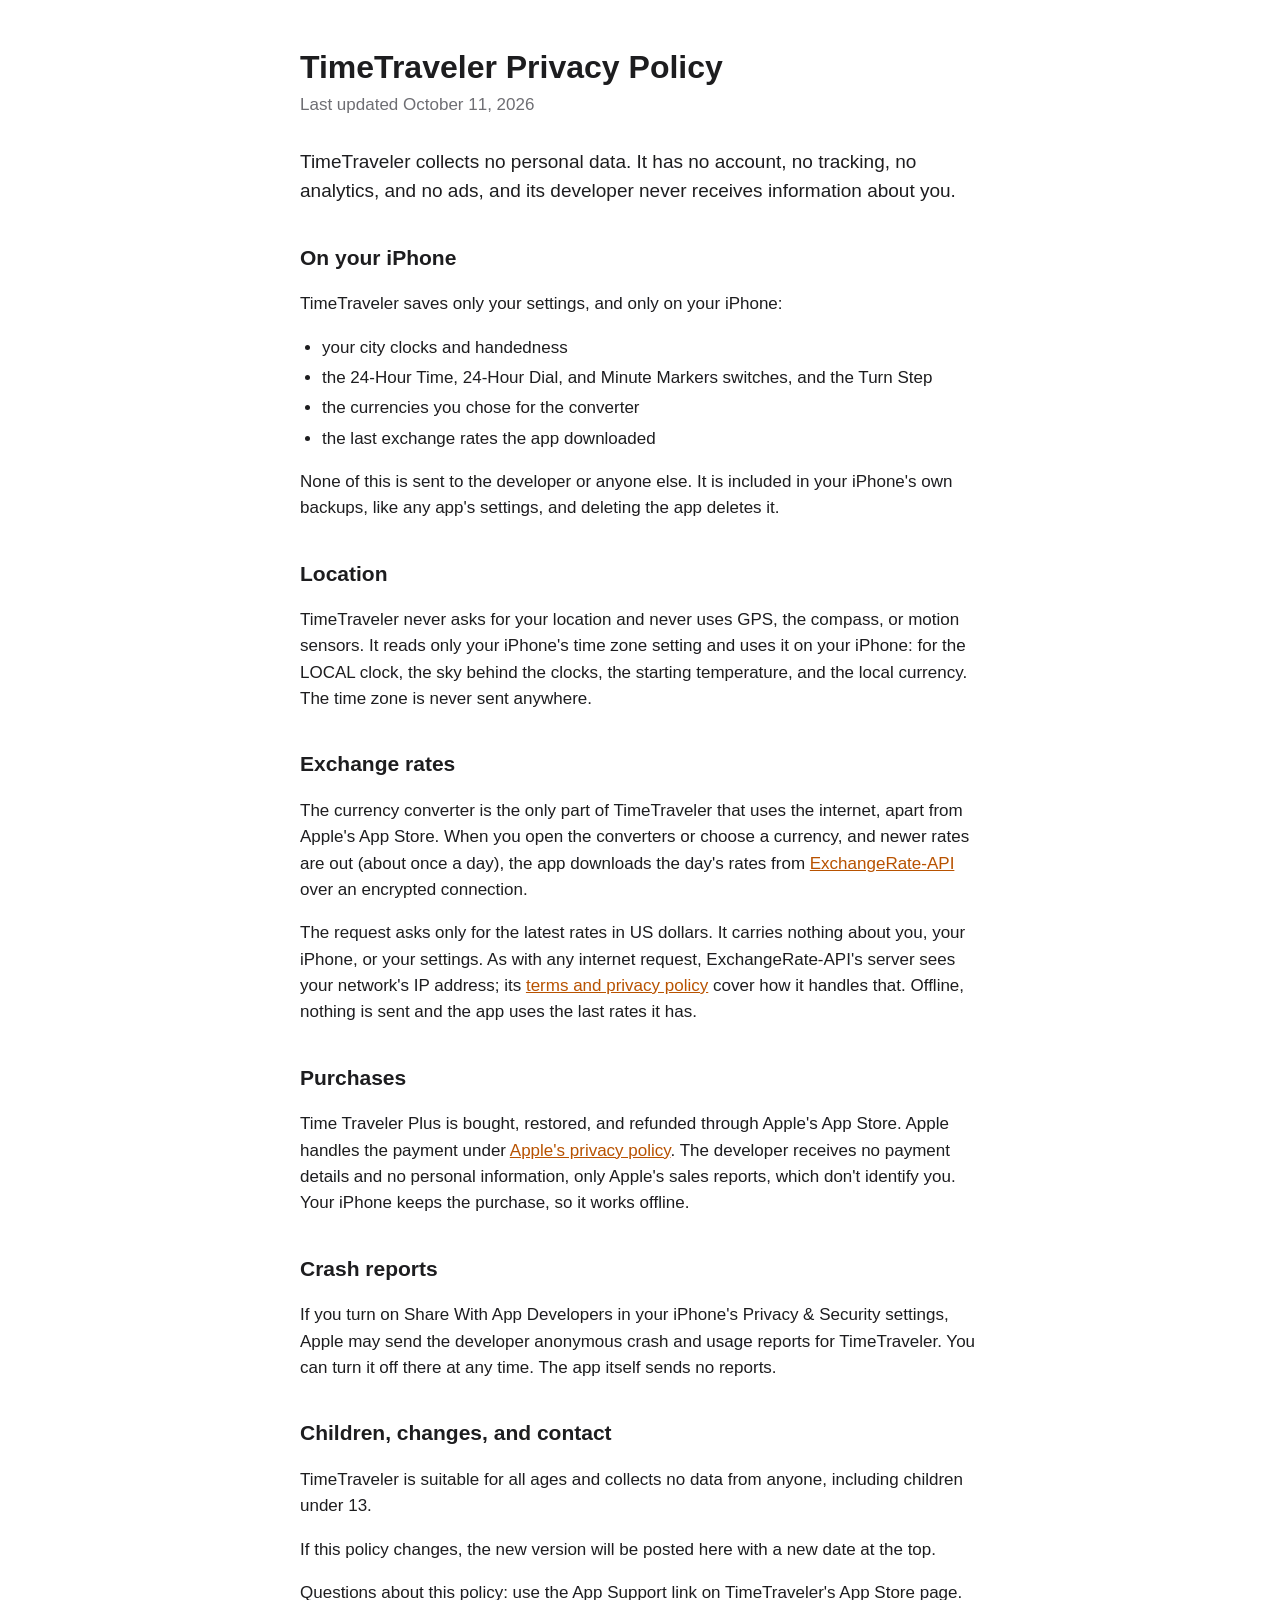
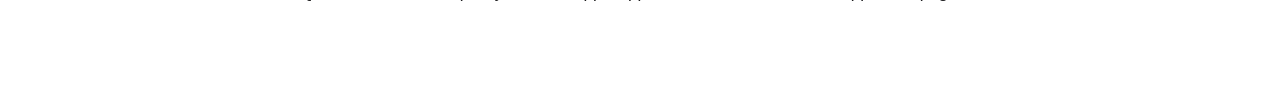
==== privacy.html @ 4e972b24 "Add the privacy policy page" ====
<!doctype html>
<html lang="en">
<head>
<meta charset="utf-8">
<meta name="viewport" content="width=device-width, initial-scale=1">
<title>TimeTraveler Privacy Policy</title>
<meta name="description" content="TimeTraveler collects no personal data.">
<style>
  :root {
    color-scheme: light dark;
    --text: #1d1d1f;
    --muted: #6e6e73;
    --link: #b85200;
    --background: #ffffff;
  }
  @media (prefers-color-scheme: dark) {
    :root {
      --text: #f5f5f7;
      --muted: #a1a1a6;
      --link: #ff9f0a;
      --background: #000000;
    }
  }
  body {
    margin: 0;
    background: var(--background);
    color: var(--text);
    font: 17px/1.55 -apple-system, BlinkMacSystemFont, "Helvetica Neue", Helvetica, Arial, sans-serif;
  }
  main {
    max-width: 680px;
    margin: 0 auto;
    padding: 48px 20px 64px;
  }
  h1 { font-size: 32px; line-height: 1.2; margin: 0 0 6px; }
  h2 { font-size: 21px; margin: 36px 0 8px; }
  .date { color: var(--muted); margin: 0 0 28px; }
  .lead { font-size: 19px; }
  a { color: var(--link); }
  ul { padding-left: 22px; }
  li { margin: 4px 0; }
</style>
</head>
<body>
<main>
  <h1>TimeTraveler Privacy Policy</h1>
  <p class="date">Last updated October 11, 2026</p>

  <p class="lead">TimeTraveler collects no personal data. It has no account, no tracking, no analytics, and no ads, and its developer never receives information about you.</p>

  <h2>On your iPhone</h2>
  <p>TimeTraveler saves only your settings, and only on your iPhone:</p>
  <ul>
    <li>your city clocks and handedness</li>
    <li>the 24-Hour Time, 24-Hour Dial, and Minute Markers switches, and the Turn Step</li>
    <li>the currencies you chose for the converter</li>
    <li>the last exchange rates the app downloaded</li>
  </ul>
  <p>None of this is sent to the developer or anyone else. It is included in your iPhone's own backups, like any app's settings, and deleting the app deletes it.</p>

  <h2>Location</h2>
  <p>TimeTraveler never asks for your location and never uses GPS, the compass, or motion sensors. It reads only your iPhone's time zone setting and uses it on your iPhone: for the LOCAL clock, the sky behind the clocks, the starting temperature, and the local currency. The time zone is never sent anywhere.</p>

  <h2>Exchange rates</h2>
  <p>The currency converter is the only part of TimeTraveler that uses the internet, apart from Apple's App Store. When you open the converters or choose a currency, and newer rates are out (about once a day), the app downloads the day's rates from <a href="https://www.exchangerate-api.com">ExchangeRate-API</a> over an encrypted connection.</p>
  <p>The request asks only for the latest rates in US dollars. It carries nothing about you, your iPhone, or your settings. As with any internet request, ExchangeRate-API's server sees your network's IP address; its <a href="https://www.exchangerate-api.com/terms">terms and privacy policy</a> cover how it handles that. Offline, nothing is sent and the app uses the last rates it has.</p>

  <h2>Purchases</h2>
  <p>Time Traveler Plus is bought, restored, and refunded through Apple's App Store. Apple handles the payment under <a href="https://www.apple.com/legal/privacy/">Apple's privacy policy</a>. The developer receives no payment details and no personal information, only Apple's sales reports, which don't identify you. Your iPhone keeps the purchase, so it works offline.</p>

  <h2>Crash reports</h2>
  <p>If you turn on Share With App Developers in your iPhone's Privacy &amp; Security settings, Apple may send the developer anonymous crash and usage reports for TimeTraveler. You can turn it off there at any time. The app itself sends no reports.</p>

  <h2>Children, changes, and contact</h2>
  <p>TimeTraveler is suitable for all ages and collects no data from anyone, including children under 13.</p>
  <p>If this policy changes, the new version will be posted here with a new date at the top.</p>
  <p>Questions about this policy: use the App Support link on TimeTraveler's App Store page.</p>
</main>
</body>
</html>
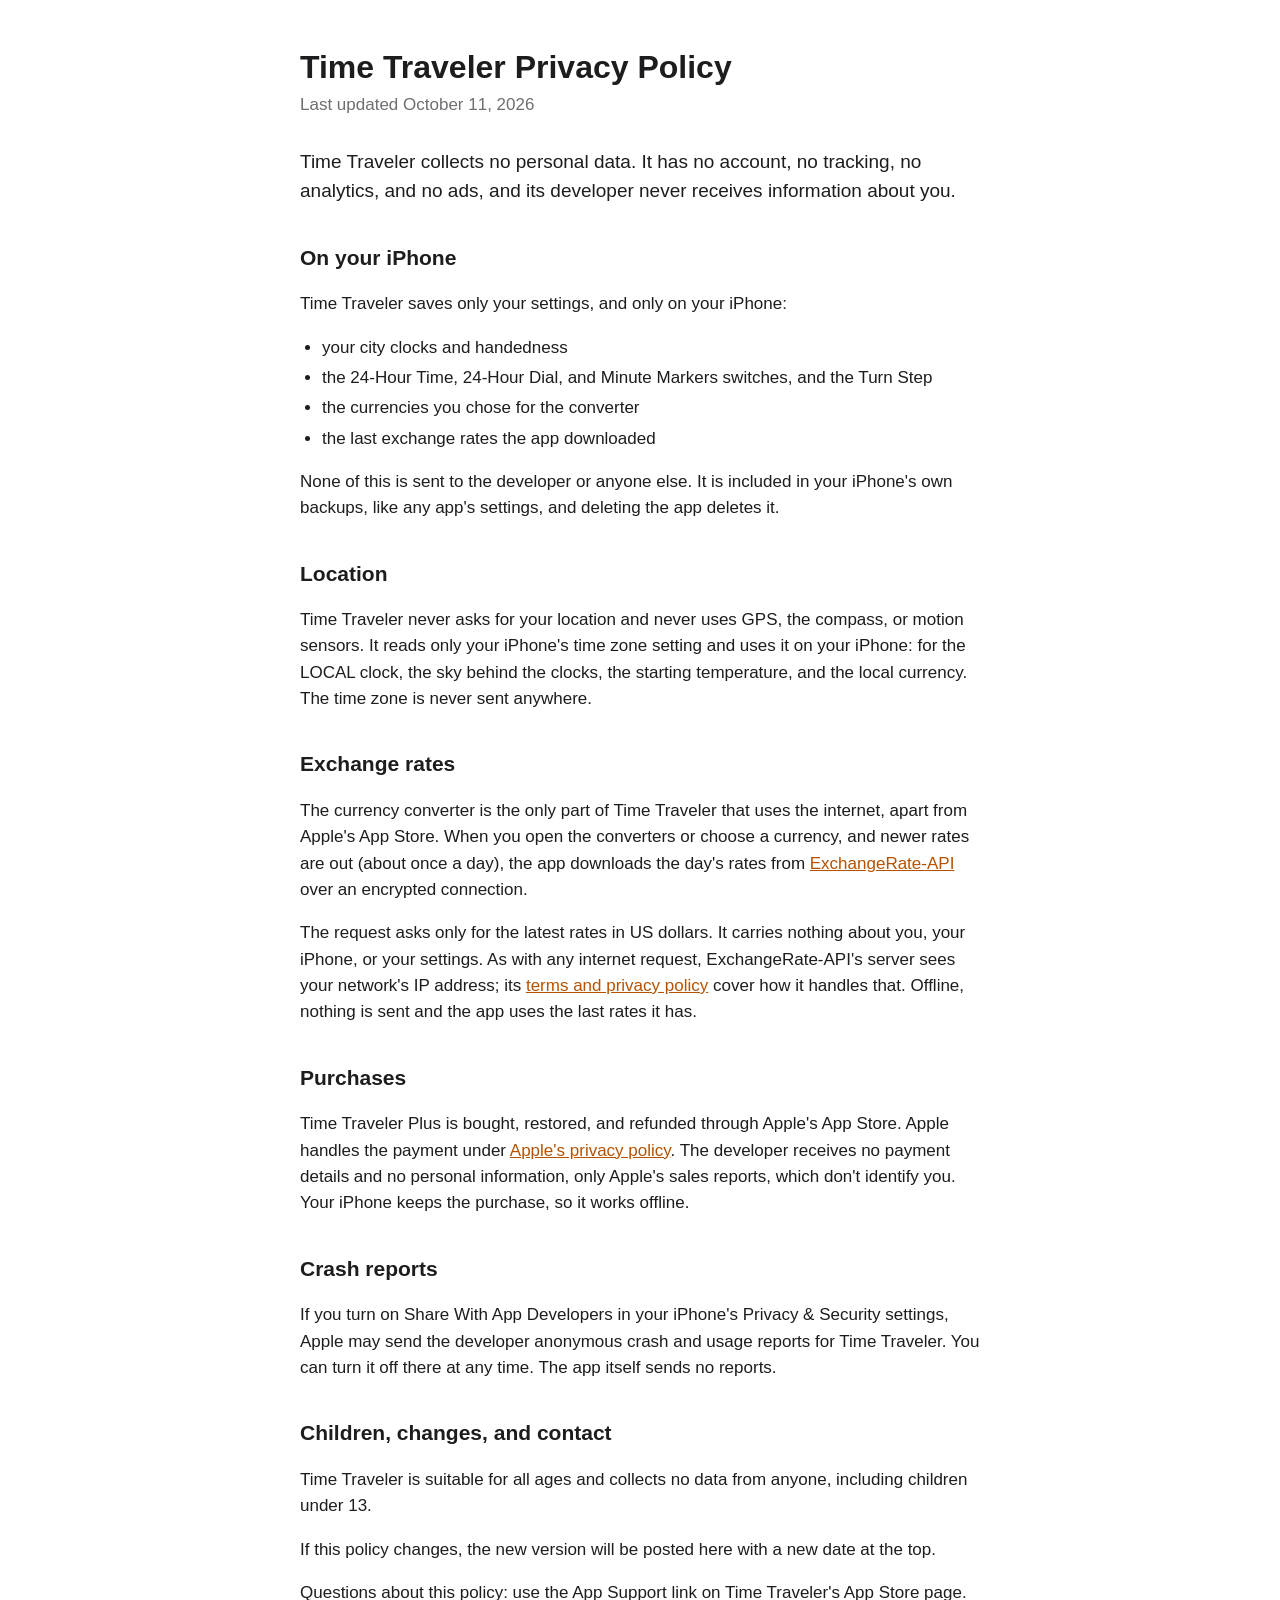
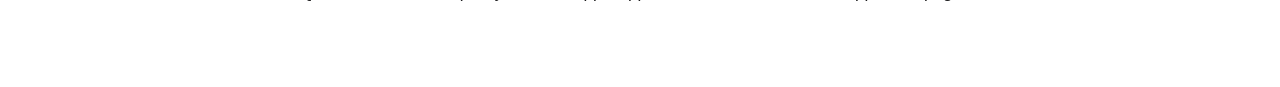
==== commit 2391d57a: "Write the app's name as two words" ====
--- a/privacy.html
+++ b/privacy.html
@@ -3,53 +3,19 @@
 <head>
 <meta charset="utf-8">
 <meta name="viewport" content="width=device-width, initial-scale=1">
-<title>TimeTraveler Privacy Policy</title>
-<meta name="description" content="TimeTraveler collects no personal data.">
-<style>
-  :root {
-    color-scheme: light dark;
-    --text: #1d1d1f;
-    --muted: #6e6e73;
-    --link: #b85200;
-    --background: #ffffff;
-  }
-  @media (prefers-color-scheme: dark) {
-    :root {
-      --text: #f5f5f7;
-      --muted: #a1a1a6;
-      --link: #ff9f0a;
-      --background: #000000;
-    }
-  }
-  body {
-    margin: 0;
-    background: var(--background);
-    color: var(--text);
-    font: 17px/1.55 -apple-system, BlinkMacSystemFont, "Helvetica Neue", Helvetica, Arial, sans-serif;
-  }
-  main {
-    max-width: 680px;
-    margin: 0 auto;
-    padding: 48px 20px 64px;
-  }
-  h1 { font-size: 32px; line-height: 1.2; margin: 0 0 6px; }
-  h2 { font-size: 21px; margin: 36px 0 8px; }
-  .date { color: var(--muted); margin: 0 0 28px; }
-  .lead { font-size: 19px; }
-  a { color: var(--link); }
-  ul { padding-left: 22px; }
-  li { margin: 4px 0; }
-</style>
+<title>Time Traveler Privacy Policy</title>
+<meta name="description" content="Time Traveler collects no personal data.">
+<link rel="stylesheet" href="style.css">
 </head>
 <body>
 <main>
-  <h1>TimeTraveler Privacy Policy</h1>
+  <h1>Time Traveler Privacy Policy</h1>
   <p class="date">Last updated October 11, 2026</p>
 
-  <p class="lead">TimeTraveler collects no personal data. It has no account, no tracking, no analytics, and no ads, and its developer never receives information about you.</p>
+  <p class="lead">Time Traveler collects no personal data. It has no account, no tracking, no analytics, and no ads, and its developer never receives information about you.</p>
 
   <h2>On your iPhone</h2>
-  <p>TimeTraveler saves only your settings, and only on your iPhone:</p>
+  <p>Time Traveler saves only your settings, and only on your iPhone:</p>
   <ul>
     <li>your city clocks and handedness</li>
     <li>the 24-Hour Time, 24-Hour Dial, and Minute Markers switches, and the Turn Step</li>
@@ -59,22 +25,22 @@
   <p>None of this is sent to the developer or anyone else. It is included in your iPhone's own backups, like any app's settings, and deleting the app deletes it.</p>
 
   <h2>Location</h2>
-  <p>TimeTraveler never asks for your location and never uses GPS, the compass, or motion sensors. It reads only your iPhone's time zone setting and uses it on your iPhone: for the LOCAL clock, the sky behind the clocks, the starting temperature, and the local currency. The time zone is never sent anywhere.</p>
+  <p>Time Traveler never asks for your location and never uses GPS, the compass, or motion sensors. It reads only your iPhone's time zone setting and uses it on your iPhone: for the LOCAL clock, the sky behind the clocks, the starting temperature, and the local currency. The time zone is never sent anywhere.</p>
 
   <h2>Exchange rates</h2>
-  <p>The currency converter is the only part of TimeTraveler that uses the internet, apart from Apple's App Store. When you open the converters or choose a currency, and newer rates are out (about once a day), the app downloads the day's rates from <a href="https://www.exchangerate-api.com">ExchangeRate-API</a> over an encrypted connection.</p>
+  <p>The currency converter is the only part of Time Traveler that uses the internet, apart from Apple's App Store. When you open the converters or choose a currency, and newer rates are out (about once a day), the app downloads the day's rates from <a href="https://www.exchangerate-api.com">ExchangeRate-API</a> over an encrypted connection.</p>
   <p>The request asks only for the latest rates in US dollars. It carries nothing about you, your iPhone, or your settings. As with any internet request, ExchangeRate-API's server sees your network's IP address; its <a href="https://www.exchangerate-api.com/terms">terms and privacy policy</a> cover how it handles that. Offline, nothing is sent and the app uses the last rates it has.</p>
 
   <h2>Purchases</h2>
   <p>Time Traveler Plus is bought, restored, and refunded through Apple's App Store. Apple handles the payment under <a href="https://www.apple.com/legal/privacy/">Apple's privacy policy</a>. The developer receives no payment details and no personal information, only Apple's sales reports, which don't identify you. Your iPhone keeps the purchase, so it works offline.</p>
 
   <h2>Crash reports</h2>
-  <p>If you turn on Share With App Developers in your iPhone's Privacy &amp; Security settings, Apple may send the developer anonymous crash and usage reports for TimeTraveler. You can turn it off there at any time. The app itself sends no reports.</p>
+  <p>If you turn on Share With App Developers in your iPhone's Privacy &amp; Security settings, Apple may send the developer anonymous crash and usage reports for Time Traveler. You can turn it off there at any time. The app itself sends no reports.</p>
 
   <h2>Children, changes, and contact</h2>
-  <p>TimeTraveler is suitable for all ages and collects no data from anyone, including children under 13.</p>
+  <p>Time Traveler is suitable for all ages and collects no data from anyone, including children under 13.</p>
   <p>If this policy changes, the new version will be posted here with a new date at the top.</p>
-  <p>Questions about this policy: use the App Support link on TimeTraveler's App Store page.</p>
+  <p>Questions about this policy: use the App Support link on Time Traveler's App Store page.</p>
 </main>
 </body>
 </html>
--- a/style.css
+++ b/style.css
@@ -0,0 +1,45 @@
+:root {
+  color-scheme: light dark;
+  --text: #1d1d1f;
+  --muted: #6e6e73;
+  --link: #b85200;
+  --background: #ffffff;
+}
+@media (prefers-color-scheme: dark) {
+  :root {
+    --text: #f5f5f7;
+    --muted: #a1a1a6;
+    --link: #ff9f0a;
+    --background: #000000;
+  }
+}
+body {
+  margin: 0;
+  background: var(--background);
+  color: var(--text);
+  font: 17px/1.55 -apple-system, BlinkMacSystemFont, "Helvetica Neue", Helvetica, Arial, sans-serif;
+}
+main {
+  max-width: 680px;
+  margin: 0 auto;
+  padding: 48px 20px 64px;
+}
+h1 { font-size: 32px; line-height: 1.2; margin: 0 0 6px; }
+h2 { font-size: 21px; margin: 36px 0 8px; }
+h3 { font-size: 17px; margin: 22px 0 4px; }
+.date { color: var(--muted); margin: 0 0 28px; }
+.lead { font-size: 19px; }
+.button {
+  display: inline-block;
+  margin: 4px 0 8px;
+  padding: 10px 18px;
+  border-radius: 12px;
+  background: var(--link);
+  color: var(--background);
+  font-weight: 600;
+  text-decoration: none;
+}
+a { color: var(--link); }
+ul { padding-left: 22px; }
+li { margin: 4px 0; }
+footer { margin-top: 48px; color: var(--muted); font-size: 15px; }
